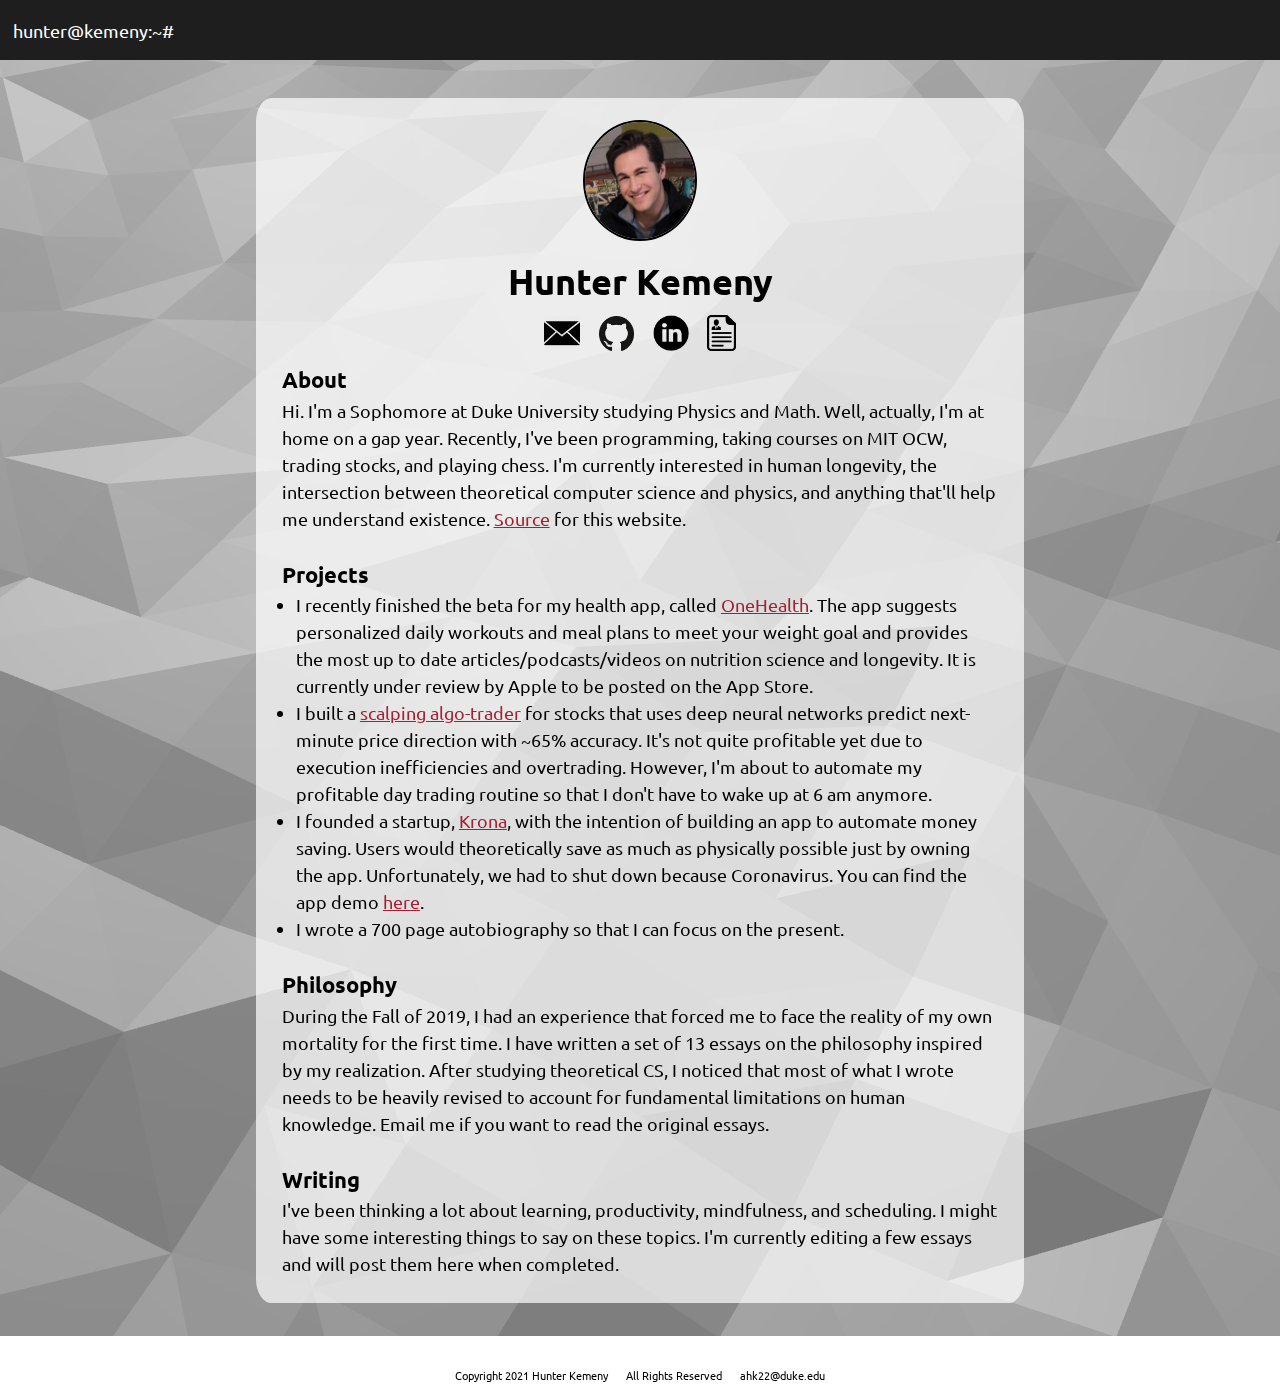
==== index.html @ bf2ed8f1 "initial commit" ====
<!DOCTYPE html>

<!-- TODO: Add resume. Finish blog and philosophy and uncomment it. -->

<html>

<head>
    <link href="./style.css" type="text/css" rel="stylesheet">
    <link href="https://fonts.googleapis.com/css?family=Roboto+Condensed&display=swap" rel="stylesheet">
    <link href="https://fonts.googleapis.com/css?family=Roboto&display=swap" rel="stylesheet">
    <link href="https://fonts.googleapis.com/css?family=Ubuntu&display=swap" rel="stylesheet">
    <title>Hunter Kemeny</title>
</head>

<body id="body">

    <div class="header">
        <div class="left-header">
            <p><a id="home" href="./index.html">hunter@kemeny:~#</a></p>
        </div>
        <!-- <div class="right-header">
            <pre> <a id="blog" href="./blog.html">~/blog</a>     <a id="philosophy" href="./philosophy.html">~/philosophy</a></pre>
        </div> -->
        
    </div>
        
    <div class="container">
        <div class="hunter">
            <img id="alek-picture" src="./hunter.png">
            <h2 id="name">Hunter Kemeny</h2>
            <a href="mailto:ahk@duke.edu"><img id="mail" src="./mail.png"></a>
            <a href="https://github.com/hunterkemeny"><img id="github" src="./github.png"></a>
            <a href="https://www.linkedin.com/in/alek-hunter-kemeny-391373141/"><img id="linkedin" src="./linkedin.png"></a>
            <img id="resume" src="./resume.png">
        </div>
        <div class="info">
            <h2>About</h1>
            <p>
                Hi. I'm a Sophomore at Duke University studying Physics and Math. Well, actually, I'm at home on a gap year. Recently, I've been programming,
                taking courses on MIT OCW, trading stocks, and playing chess. I'm currently interested in human longevity, the intersection between theoretical 
                computer science and physics, and anything that'll help me understand existence. <a href="">Source</a> for this website.
            </p>
    
            <br>
    
            <h2>Projects</h2>
            <ul class="projects">
                <li>I recently finished the beta for my health app, called <a href="">OneHealth</a>. The app suggests personalized daily workouts and meal plans to meet your
                    weight goal and provides the most up to date articles/podcasts/videos on nutrition science and longevity. It is currently under review by Apple to be posted on the App Store.
                </li>
                <li>I built a <a href ="">scalping algo-trader</a> for stocks that uses deep neural networks predict next-minute price direction with ~65% accuracy. It's not quite profitable yet due to execution inefficiencies
                    and overtrading. However, I'm about to automate my profitable day trading routine so that I don't have to wake up at 6 am anymore.
                <li>I founded a startup, <a href="https://github.com/hunterkemeny/KronaCash_Website">Krona</a>, with the intention of building an app to automate money saving. Users would theoretically 
                    save as much as physically possible just by owning the app. Unfortunately, we had to shut down because Coronavirus. You can find the app demo <a href="https://github.com/hunterkemeny/KronaCash">here</a>.</li>
                <li>I wrote a 700 page autobiography so that I can focus on the present.</li>
            </ul>
    
            <br>
    
            <h2>Philosophy</h2>
            <p>
                During the Fall of 2019, I had an experience that forced me to face the reality of my own mortality for the first time. I have 
                written a set of 13 essays on the philosophy inspired by my realization. After studying theoretical CS, I noticed that most of what 
                I wrote needs to be heavily revised to account for fundamental limitations on human knowledge. Email me if you want to read the original
                essays.
            </p>
    
            <br>
    
            <h2>Writing</h2>
               
            <p>
                I've been thinking a lot about learning, productivity, mindfulness, and scheduling. I might have some interesting things to say on these topics. I'm currently editing a few
                essays and will post them here when completed.

            </p>
        </div>
    </div>
    

    <div class="copy">
        <p>Copyright 2021 Hunter Kemeny</p>
        <p>All Rights Reserved</p>
        <p>ahk22@duke.edu</p>
    </div>
</body>

<script src="three.r95.min.js"></script>
<script src="vanta.waves.min.js"></script>

<script>
VANTA.WAVES({
  el: "#body",
  mouseControls: true,
  touchControls: true,
  minHeight: 200.00,
  minWidth: 200.00,
  scale: 1.00,
  scaleMobile: 1.00,
  color: 0x6e6e6e,
  shininess: 18.00,
  waveHeight: 11.50,
  waveSpeed: 0.90,
  zoom: 0.86
})
</script>

<script type="text/javascript" src="./script.js"></script>

</html>
---- style.css ----
html, body, div, span, applet, object, iframe,
h1, h2, h3, h4, h5, h6, p, blockquote, pre,
a, abbr, acronym, address, big, cite, code,
del, dfn, em, img, ins, kbd, q, s, samp,
small, strike, strong, sub, sup, tt, var,
b, u, i, center,
dl, dt, dd, ol, ul, li,
fieldset, form, label, legend,
table, caption, tbody, tfoot, thead, tr, th, td,
article, aside, canvas, details, embed, 
figure, figcaption, footer, header, hgroup, 
menu, nav, output, ruby, section, summary,
time, mark, audio, video {
	margin: 0;
	padding: 0;
	border: 0;
	font-size: 100%;
	font: inherit;
	font-family: 'Ubuntu', sans-serif;
	vertical-align: baseline;
}

article, aside, details, figcaption, figure, 
footer, header, hgroup, menu, nav, section {
	display: block;
}

* {
	box-sizing: border-box;
}

html {
	font-size: 18px;
}

body {
	line-height: 1.5;
}

a {
	text-decoration: underline;
	color: #A31F34;
}

em {
	font-style: italic;
}

h2 {
	font-size: 1.2rem;
	font-weight: bold;
}

.header {
	width: 100%;
	background-color: rgb(30, 30, 30);
	min-height: 60px;
	display: flex;
	justify-content: space-between;
	align-items: center;
	flex-wrap: wrap;
}

.header a {
	color: white;
	text-decoration: none;
}

.left-header {
	margin-left: 1%;
}

.right-header {
	margin-right: 1%;
}

.container {
	background-color: rgba(255, 255, 255, .7);
	border-radius: 2%;
	margin-top: 3%;
	margin-right: 20%;
	margin-left: 20%;
	margin-bottom: 4%;
	padding-right: 2%;
	padding-left: 2%;
	padding-bottom: 2%;
}

.hunter {
	padding-top: 3%;
	text-align: center;
}

#alek-picture {
	width: 16%;
	height: 16%;
	border-radius: 50%;
	border: 2px solid black;
}

#name {
	font-size: 2.0rem;
	font-weight: bold;
	padding: 1%;
}

#github {
	width: 5%;
	height: 4.9%;
	margin-bottom: 1%;
	margin-right: 1%;
	margin-left: 1%;
}

#resume {
	width: 4%;
	height: 4%;
	margin-bottom: 1%;
	margin-right: 1%;
	margin-left: 1%;
}

#mail {
	width: 5%;
	height: 5%;
	margin-bottom: 1%;
	margin-right: 1%;
	margin-left: 1%;
}

#linkedin {
	width: 5%;
	height: 5%;
	margin-bottom: 1%;
	margin-right: 1%;
	margin-left: 1%;
}

.projects {
	margin-left: 2%;
}

.copy {
	display: flex;
	justify-content: center;

}

.copy p {
	color: black;
	padding-top: 1%;
	padding-left: .7%;
	padding-right: .7%;
	padding-bottom: 1%;
	font-size: .6rem;
	flex-wrap: wrap;
}

.blog-container {
	text-align: center;
	margin-right: 20%;
	margin-left: 20%;
	margin-top: 2%;
	padding-bottom: 24%;
}

#blog-body {
	background-color: rgba(75, 75, 75, 0.65);
}

.blog-toc {
	text-align: left;
	line-height: 2rem;
	padding-top: 1%;
	padding-left: 10%;
	padding-right: 10%;
	padding-bottom: 22%;
	background-color: rgba(255, 255, 255, 0.75);
	border-radius: 2%;
}

.blog-title {
	font-size: 2rem;
	font-weight: bold;
	text-align: left;
	padding-top: 5%;
	padding-bottom: 5%;
}

.blog-entries {
	list-style-type: none;
}

#philosophy-body {
	background-color: rgba(75, 75, 75, 0.65);
}

.phil-container {
	text-align: center;
	margin-right: 20%;
	margin-left: 20%;
	margin-top: 2%;
	padding-bottom: 16%;
}

.phil-toc {
	text-align: left;
	line-height: 2rem;
	padding-top: 1%;
	padding-left: 10%;
	padding-right: 10%;
	padding-bottom: 20%;
	border-radius: 2%;
	background-color: rgba(255, 255, 255, 0.75);
}

.phil-title {
	font-size: 2rem;
	font-weight: bold;
	text-align: left;
	padding-top: 5%;
	padding-bottom: 5%;
}

.phil-entries {
	list-style-type: none;
}

.blog-essay-body {
	background-color: rgba(75, 75, 75, 0.65);
}

.blog-essay-title {
	font-size: 2rem;
	font-weight: bold;
	padding-top: 5%;
	padding-bottom: 2%;
}

.blog-essay-container {
	margin-right: 20%;
	margin-left: 20%;
	margin-top: 2%;
	padding-bottom: 16%;
	background-color: rgba(255, 255, 255, 0.7);
	border-radius: 2%;
	padding-left: 5%;
	padding-right: 5%;
}
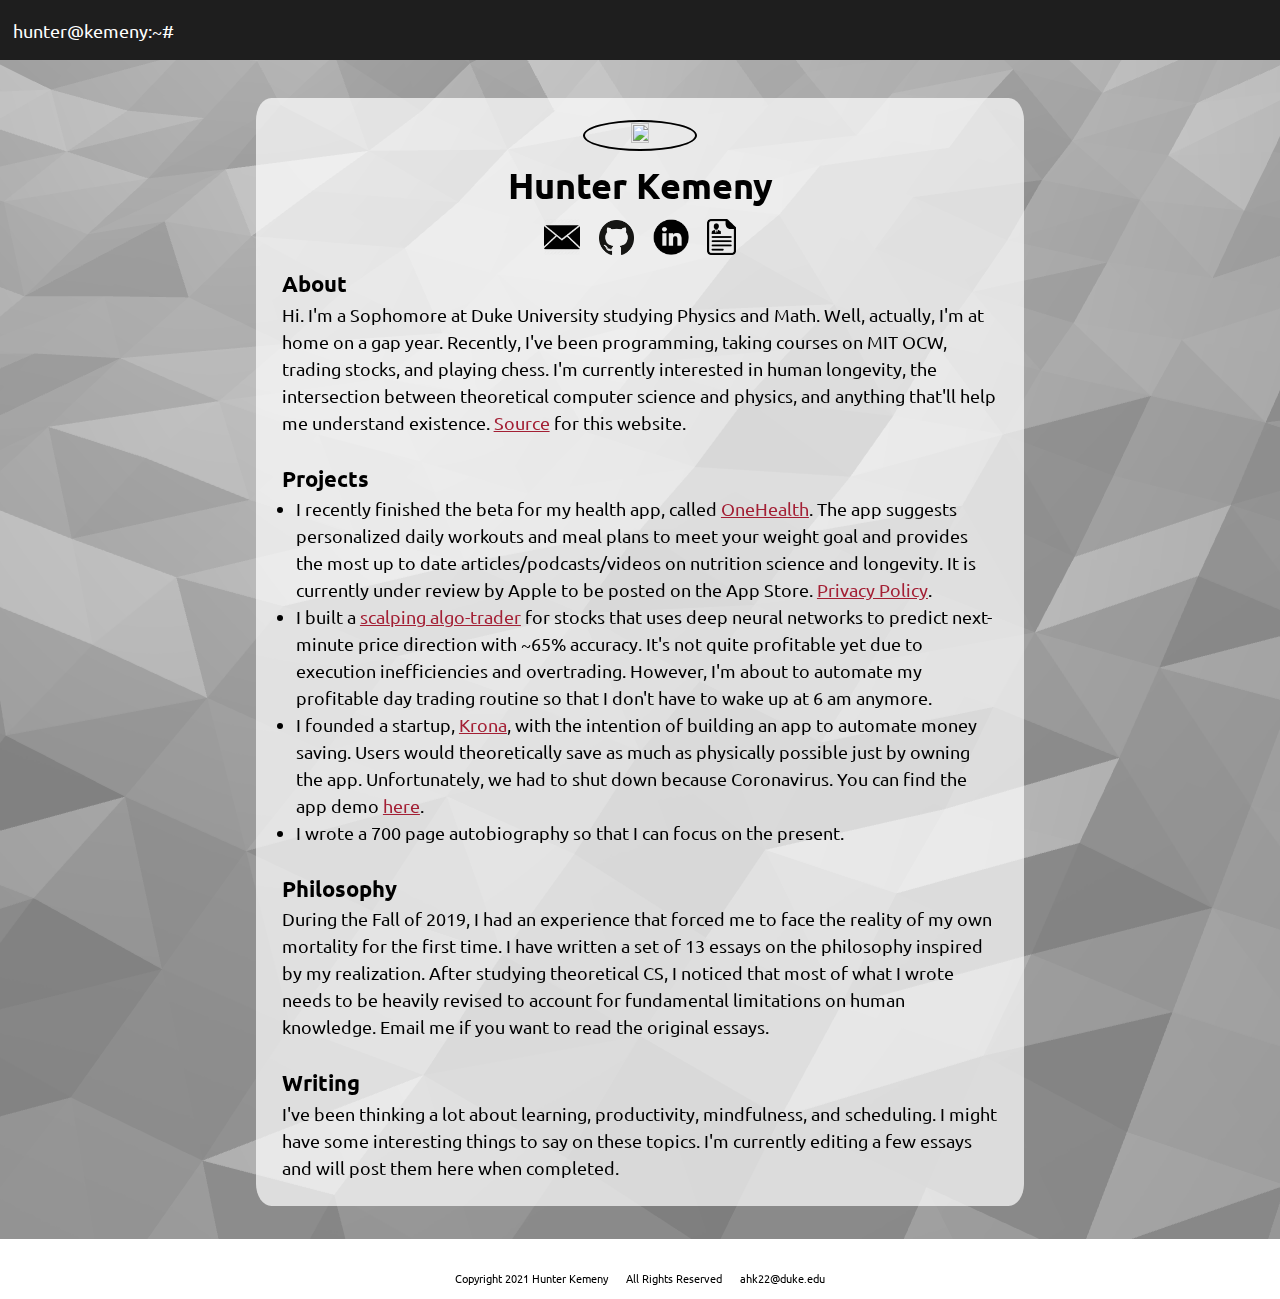
==== commit cf80d880: "Fix typos, change png to jpg" ====
--- a/index.html
+++ b/index.html
@@ -28,7 +28,7 @@
         <div class="hunter">
             <img id="alek-picture" src="./hunter.png">
             <h2 id="name">Hunter Kemeny</h2>
-            <a href="mailto:ahk@duke.edu"><img id="mail" src="./mail.png"></a>
+            <a href="mailto:ahk22@duke.edu"><img id="mail" src="./mail.png"></a>
             <a href="https://github.com/hunterkemeny"><img id="github" src="./github.png"></a>
             <a href="https://www.linkedin.com/in/alek-hunter-kemeny-391373141/"><img id="linkedin" src="./linkedin.png"></a>
             <img id="resume" src="./resume.png">
@@ -38,17 +38,17 @@
             <p>
                 Hi. I'm a Sophomore at Duke University studying Physics and Math. Well, actually, I'm at home on a gap year. Recently, I've been programming,
                 taking courses on MIT OCW, trading stocks, and playing chess. I'm currently interested in human longevity, the intersection between theoretical 
-                computer science and physics, and anything that'll help me understand existence. <a href="">Source</a> for this website.
+                computer science and physics, and anything that'll help me understand existence. <a href="https://github.com/hunterkemeny/hunterkemeny-website">Source</a> for this website.
             </p>
     
             <br>
     
             <h2>Projects</h2>
             <ul class="projects">
-                <li>I recently finished the beta for my health app, called <a href="">OneHealth</a>. The app suggests personalized daily workouts and meal plans to meet your
-                    weight goal and provides the most up to date articles/podcasts/videos on nutrition science and longevity. It is currently under review by Apple to be posted on the App Store.
+                <li>I recently finished the beta for my health app, called <a href="https://github.com/hunterkemeny/OneHealth">OneHealth</a>. The app suggests personalized daily workouts and meal plans to meet your
+                    weight goal and provides the most up to date articles/podcasts/videos on nutrition science and longevity. It is currently under review by Apple to be posted on the App Store. <a href="./privacy.html">Privacy Policy</a>.
                 </li>
-                <li>I built a <a href ="">scalping algo-trader</a> for stocks that uses deep neural networks predict next-minute price direction with ~65% accuracy. It's not quite profitable yet due to execution inefficiencies
+                <li>I built a <a href ="">scalping algo-trader</a> for stocks that uses deep neural networks to predict next-minute price direction with ~65% accuracy. It's not quite profitable yet due to execution inefficiencies
                     and overtrading. However, I'm about to automate my profitable day trading routine so that I don't have to wake up at 6 am anymore.
                 <li>I founded a startup, <a href="https://github.com/hunterkemeny/KronaCash_Website">Krona</a>, with the intention of building an app to automate money saving. Users would theoretically 
                     save as much as physically possible just by owning the app. Unfortunately, we had to shut down because Coronavirus. You can find the app demo <a href="https://github.com/hunterkemeny/KronaCash">here</a>.</li>
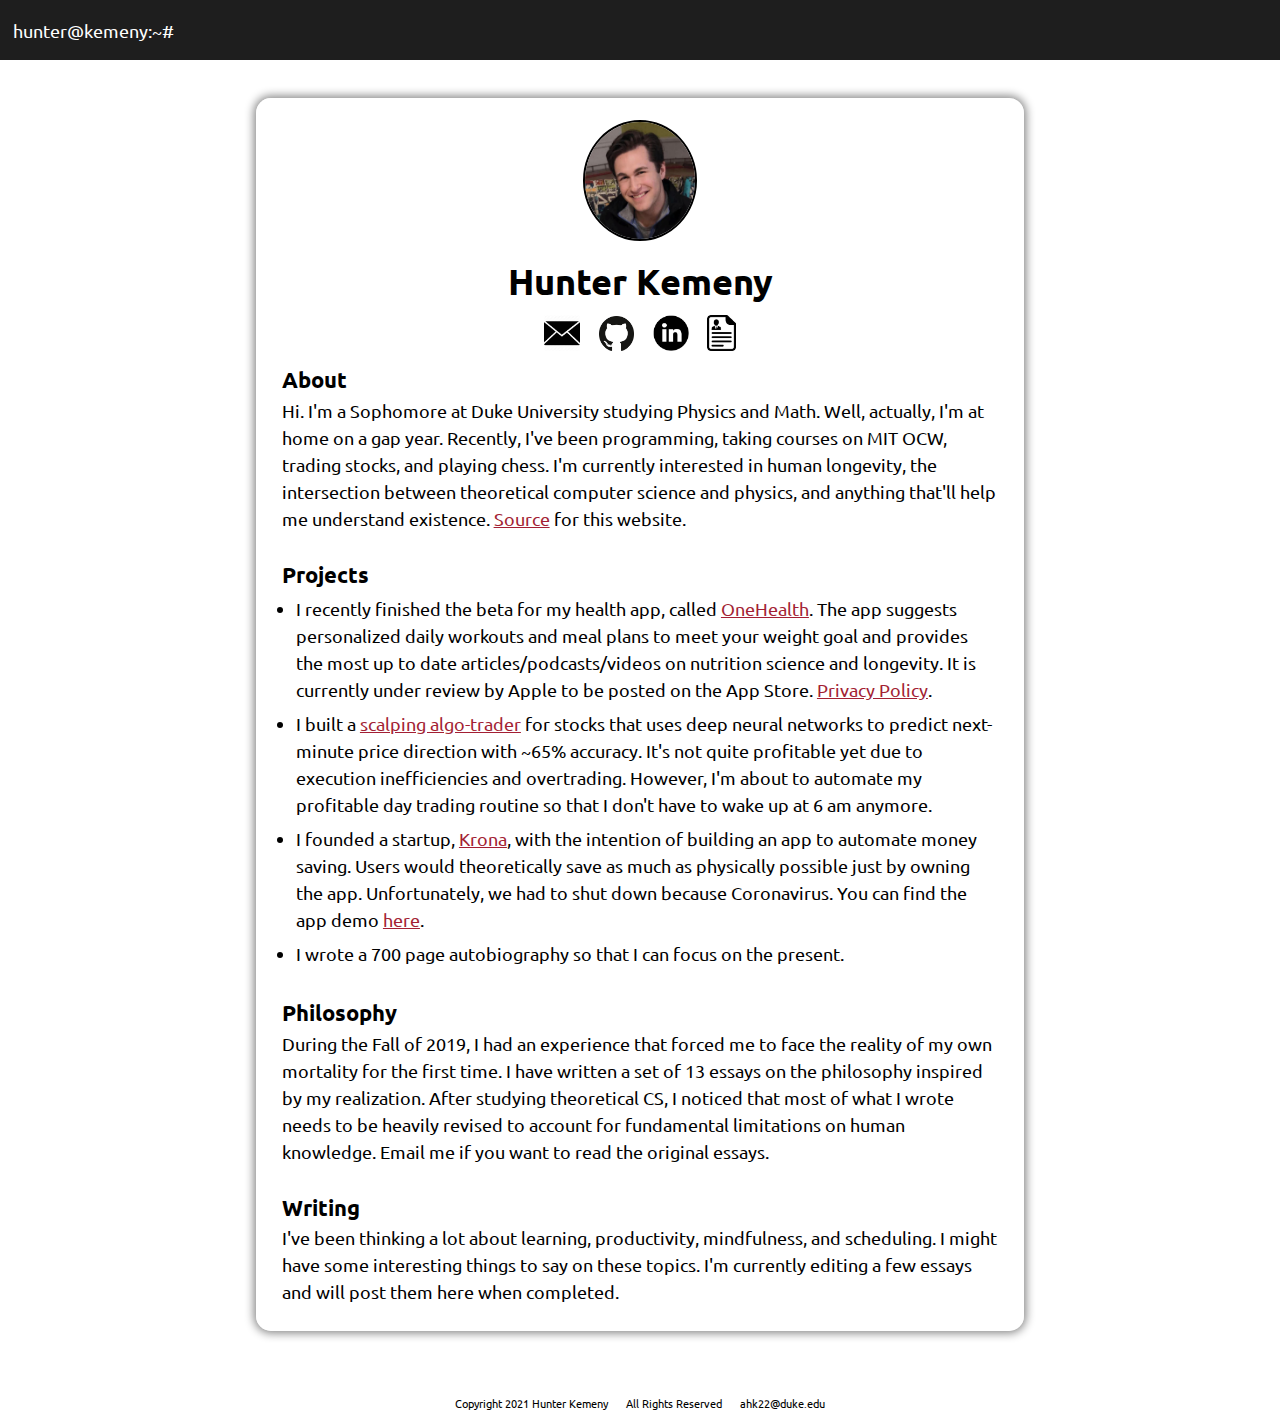
==== commit fe20bb61: "Enhance style" ====
--- a/index.html
+++ b/index.html
@@ -26,7 +26,7 @@
         
     <div class="container">
         <div class="hunter">
-            <img id="alek-picture" src="./hunter.png">
+            <img id="alek-picture" src="./hunter.jpg">
             <h2 id="name">Hunter Kemeny</h2>
             <a href="mailto:ahk22@duke.edu"><img id="mail" src="./mail.png"></a>
             <a href="https://github.com/hunterkemeny"><img id="github" src="./github.png"></a>
@@ -48,10 +48,13 @@
                 <li>I recently finished the beta for my health app, called <a href="https://github.com/hunterkemeny/OneHealth">OneHealth</a>. The app suggests personalized daily workouts and meal plans to meet your
                     weight goal and provides the most up to date articles/podcasts/videos on nutrition science and longevity. It is currently under review by Apple to be posted on the App Store. <a href="./privacy.html">Privacy Policy</a>.
                 </li>
+
                 <li>I built a <a href ="">scalping algo-trader</a> for stocks that uses deep neural networks to predict next-minute price direction with ~65% accuracy. It's not quite profitable yet due to execution inefficiencies
-                    and overtrading. However, I'm about to automate my profitable day trading routine so that I don't have to wake up at 6 am anymore.
+                    and overtrading. However, I'm about to automate my profitable day trading routine so that I don't have to wake up at 6 am anymore.</li>
+
                 <li>I founded a startup, <a href="https://github.com/hunterkemeny/KronaCash_Website">Krona</a>, with the intention of building an app to automate money saving. Users would theoretically 
                     save as much as physically possible just by owning the app. Unfortunately, we had to shut down because Coronavirus. You can find the app demo <a href="https://github.com/hunterkemeny/KronaCash">here</a>.</li>
+
                 <li>I wrote a 700 page autobiography so that I can focus on the present.</li>
             </ul>
     
@@ -89,20 +92,39 @@
 <script src="vanta.waves.min.js"></script>
 
 <script>
-VANTA.WAVES({
-  el: "#body",
-  mouseControls: true,
-  touchControls: true,
-  minHeight: 200.00,
-  minWidth: 200.00,
-  scale: 1.00,
-  scaleMobile: 1.00,
-  color: 0x6e6e6e,
-  shininess: 18.00,
-  waveHeight: 11.50,
-  waveSpeed: 0.90,
-  zoom: 0.86
-})
+var browser = (function (agent) {
+        switch (true) {
+            case agent.indexOf("edge") > -1: return "MS Edge (EdgeHtml)";
+            case agent.indexOf("edg") > -1: return "MS Edge Chromium";
+            case agent.indexOf("opr") > -1 && !!window.opr: return "opera";
+            case agent.indexOf("chrome") > -1 && !!window.chrome: return "chrome";
+            case agent.indexOf("trident") > -1: return "Internet Explorer";
+            case agent.indexOf("firefox") > -1: return "firefox";
+            case agent.indexOf("safari") > -1: return "safari";
+            default: return "other";
+        }
+    })(window.navigator.userAgent.toLowerCase());
+
+
+if (browser == "safari") {
+    
+} else {
+    VANTA.WAVES({
+        el: "#body",
+        mouseControls: true,
+        touchControls: true,
+        minHeight: 200.00,
+        minWidth: 200.00,
+        scale: 1.00,
+        scaleMobile: 1.00,
+        color: 0x6e6e6e,
+        shininess: 18.00,
+        waveHeight: 11.50,
+        waveSpeed: 0.90,
+        zoom: 0.86
+    })
+}
+
 </script>
 
 <script type="text/javascript" src="./script.js"></script>
--- a/style.css
+++ b/style.css
@@ -76,7 +76,8 @@
 
 .container {
 	background-color: rgba(255, 255, 255, .7);
-	border-radius: 2%;
+	box-shadow: 0 0 10px 2px rgb(130 130 130);
+	border-radius: 15px;
 	margin-top: 3%;
 	margin-right: 20%;
 	margin-left: 20%;
@@ -138,6 +139,10 @@
 
 .projects {
 	margin-left: 2%;
+}
+
+li {
+    padding: 0.5% 0px;
 }
 
 .copy {
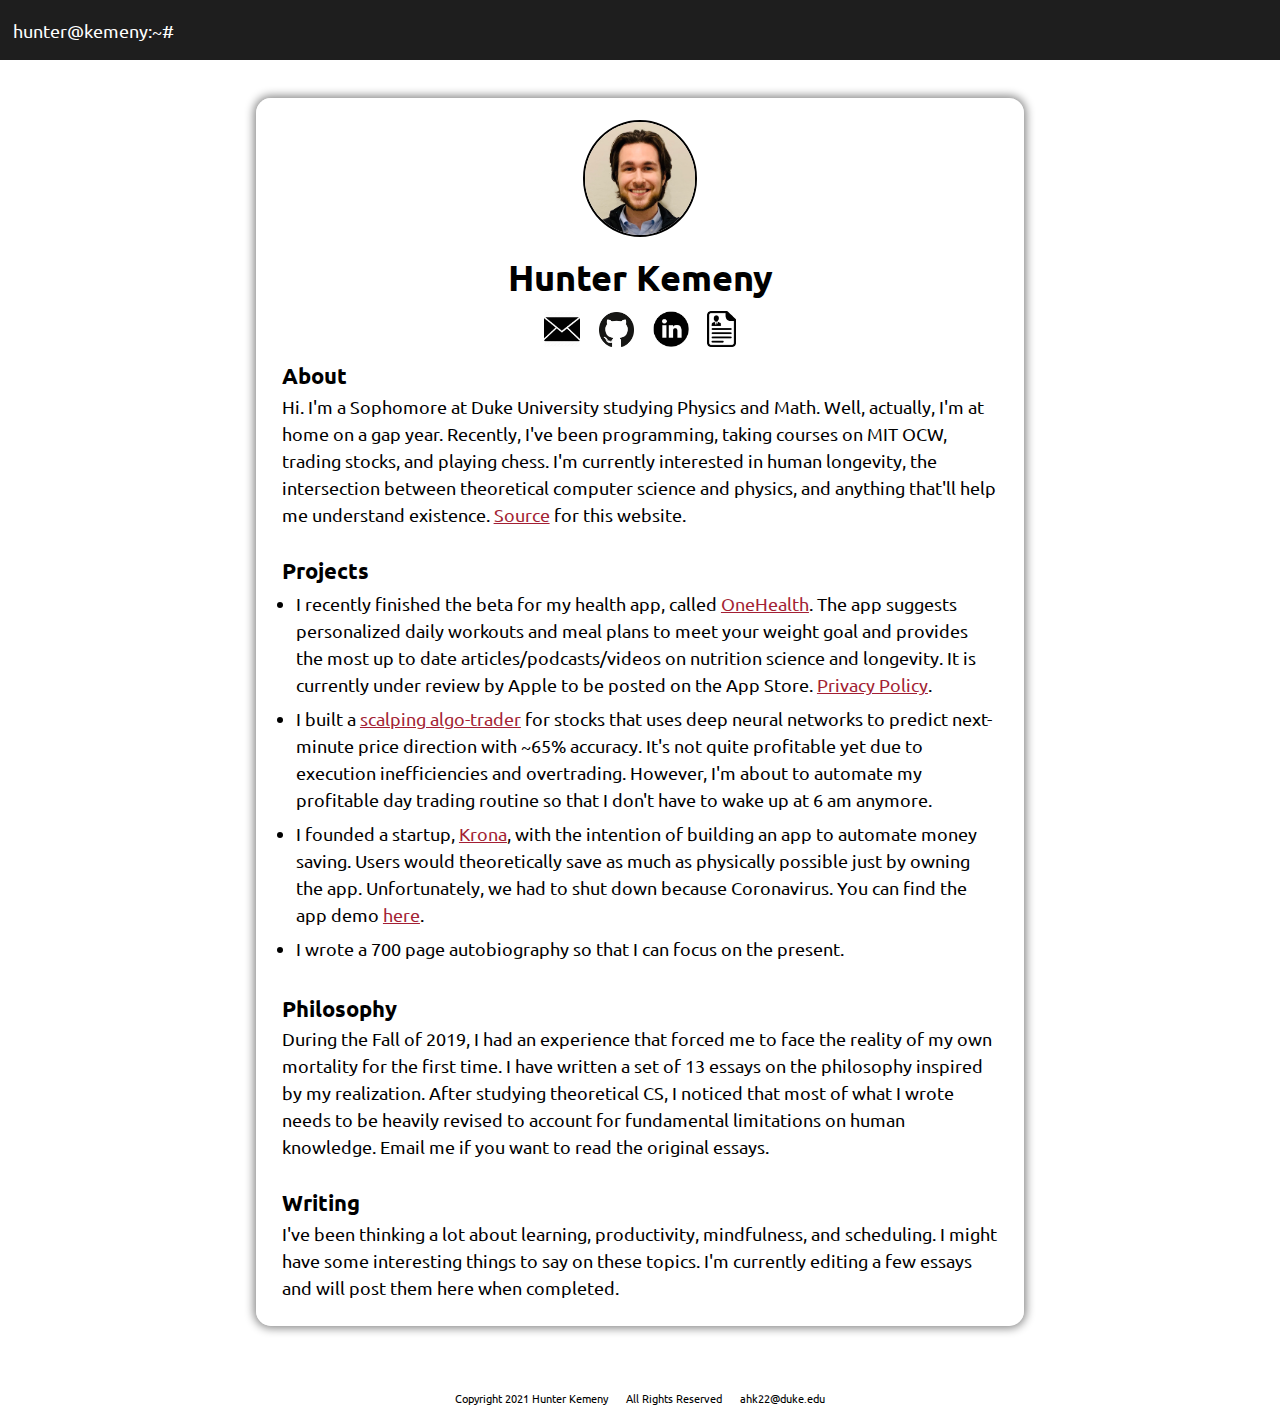
==== commit d0d22158: "Add resume" ====
--- a/index.html
+++ b/index.html
@@ -26,12 +26,12 @@
         
     <div class="container">
         <div class="hunter">
-            <img id="alek-picture" src="./hunter.jpg">
+            <img id="alek-picture" src="./hunterbeard.jpg">
             <h2 id="name">Hunter Kemeny</h2>
             <a href="mailto:ahk22@duke.edu"><img id="mail" src="./mail.png"></a>
             <a href="https://github.com/hunterkemeny"><img id="github" src="./github.png"></a>
-            <a href="https://www.linkedin.com/in/alek-hunter-kemeny-391373141/"><img id="linkedin" src="./linkedin.png"></a>
-            <img id="resume" src="./resume.png">
+            <a href="https://www.linkedin.com/in/hunter-k-b91b04205/"><img id="linkedin" src="./linkedin.png"></a>
+            <a href="./hunter_kemeny_resume.pdf"><img id="resume" src="./resume.png"></a>
         </div>
         <div class="info">
             <h2>About</h1>
@@ -49,7 +49,7 @@
                     weight goal and provides the most up to date articles/podcasts/videos on nutrition science and longevity. It is currently under review by Apple to be posted on the App Store. <a href="./privacy.html">Privacy Policy</a>.
                 </li>
 
-                <li>I built a <a href ="">scalping algo-trader</a> for stocks that uses deep neural networks to predict next-minute price direction with ~65% accuracy. It's not quite profitable yet due to execution inefficiencies
+                <li>I built a <a href ="https://github.com/hunterkemeny/ScalpingAlgoTrader">scalping algo-trader</a> for stocks that uses deep neural networks to predict next-minute price direction with ~65% accuracy. It's not quite profitable yet due to execution inefficiencies
                     and overtrading. However, I'm about to automate my profitable day trading routine so that I don't have to wake up at 6 am anymore.</li>
 
                 <li>I founded a startup, <a href="https://github.com/hunterkemeny/KronaCash_Website">Krona</a>, with the intention of building an app to automate money saving. Users would theoretically 
--- a/style.css
+++ b/style.css
@@ -94,7 +94,6 @@
 
 #alek-picture {
 	width: 16%;
-	height: 16%;
 	border-radius: 50%;
 	border: 2px solid black;
 }
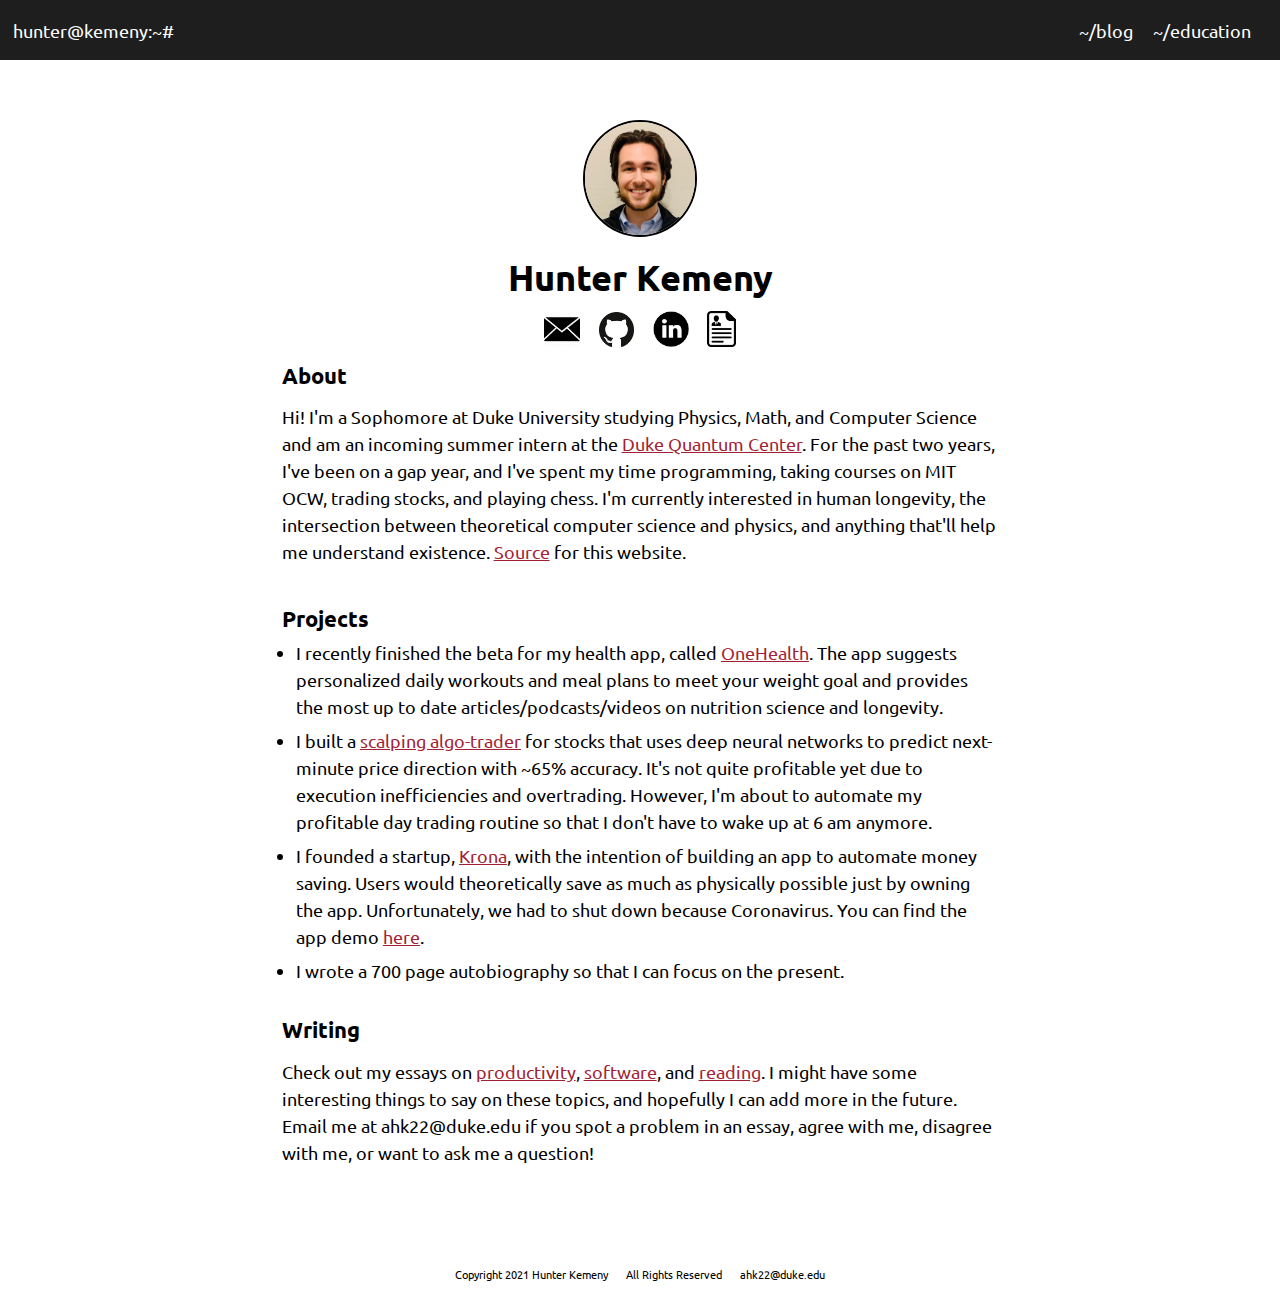
==== commit 53a1c410: "Add blog, education pages. Remove Background." ====
--- a/index.html
+++ b/index.html
@@ -3,130 +3,127 @@
 <!-- TODO: Add resume. Finish blog and philosophy and uncomment it. -->
 
 <html>
+  <head>
+    <link href="./style.css" type="text/css" rel="stylesheet" />
+    <link
+      href="https://fonts.googleapis.com/css?family=Roboto+Condensed&display=swap"
+      rel="stylesheet"
+    />
+    <link
+      href="https://fonts.googleapis.com/css?family=Roboto&display=swap"
+      rel="stylesheet"
+    />
+    <link
+      href="https://fonts.googleapis.com/css?family=Ubuntu&display=swap"
+      rel="stylesheet"
+    />
+    <title>Hunter Kemeny</title>
+  </head>
 
-<head>
-    <link href="./style.css" type="text/css" rel="stylesheet">
-    <link href="https://fonts.googleapis.com/css?family=Roboto+Condensed&display=swap" rel="stylesheet">
-    <link href="https://fonts.googleapis.com/css?family=Roboto&display=swap" rel="stylesheet">
-    <link href="https://fonts.googleapis.com/css?family=Ubuntu&display=swap" rel="stylesheet">
-    <title>Hunter Kemeny</title>
-</head>
+  <body id="body">
+    <div class="header">
+      <div class="left-header">
+        <p><a id="home" href="./index.html">hunter@kemeny:~#</a></p>
+      </div>
+      <div class="right-header">
+        <pre> <a id="blog" href="./blog.html">~/blog</a>     <a id="education" href="./education.html">~/education</a>    </pre>
+      </div>
+    </div>
 
-<body id="body">
+    <div class="container">
+      <div class="hunter">
+        <img id="alek-picture" src="./hunterbeard.jpg" />
+        <h2 id="name">Hunter Kemeny</h2>
+        <a href="mailto:ahk22@duke.edu"><img id="mail" src="./mail.png" /></a>
+        <a href="https://github.com/hunterkemeny"
+          ><img id="github" src="./github.png"
+        /></a>
+        <a href="https://www.linkedin.com/in/hunter-k-b91b04205/"
+          ><img id="linkedin" src="./linkedin.png"
+        /></a>
+        <a href="./hunter_kemeny_resume.pdf"
+          ><img id="resume" src="./resume.png"
+        /></a>
+      </div>
+      <div class="info">
+        <h2>About</h2>
+        <p>
+          Hi! I'm a Sophomore at Duke University studying Physics, Math, and
+          Computer Science and am an incoming summer intern at the
+          <a href="https://quantum.duke.edu/">Duke Quantum Center</a>. For the
+          past two years, I've been on a gap year, and I've spent my time
+          programming, taking courses on MIT OCW, trading stocks, and playing
+          chess. I'm currently interested in human longevity, the intersection
+          between theoretical computer science and physics, and anything that'll
+          help me understand existence.
+          <a href="https://github.com/hunterkemeny/hunterkemeny-website"
+            >Source</a
+          >
+          for this website.
+        </p>
 
-    <div class="header">
-        <div class="left-header">
-            <p><a id="home" href="./index.html">hunter@kemeny:~#</a></p>
-        </div>
-        <!-- <div class="right-header">
-            <pre> <a id="blog" href="./blog.html">~/blog</a>     <a id="philosophy" href="./philosophy.html">~/philosophy</a></pre>
-        </div> -->
-        
+        <br />
+
+        <h2>Projects</h2>
+        <ul class="projects">
+          <li>
+            I recently finished the beta for my health app, called
+            <a href="https://github.com/hunterkemeny/OneHealth">OneHealth</a>.
+            The app suggests personalized daily workouts and meal plans to meet
+            your weight goal and provides the most up to date
+            articles/podcasts/videos on nutrition science and longevity.
+          </li>
+
+          <li>
+            I built a
+            <a href="https://github.com/hunterkemeny/ScalpingAlgoTrader"
+              >scalping algo-trader</a
+            >
+            for stocks that uses deep neural networks to predict next-minute
+            price direction with ~65% accuracy. It's not quite profitable yet
+            due to execution inefficiencies and overtrading. However, I'm about
+            to automate my profitable day trading routine so that I don't have
+            to wake up at 6 am anymore.
+          </li>
+
+          <li>
+            I founded a startup,
+            <a href="./kronacash-website/index.html">Krona</a>, with the
+            intention of building an app to automate money saving. Users would
+            theoretically save as much as physically possible just by owning the
+            app. Unfortunately, we had to shut down because Coronavirus. You can
+            find the app demo
+            <a href="https://github.com/hunterkemeny/KronaCash">here</a>.
+          </li>
+
+          <li>
+            I wrote a 700 page autobiography so that I can focus on the present.
+          </li>
+        </ul>
+
+        <br />
+
+        <h2>Writing</h2>
+
+        <p>
+          Check out my essays on
+          <a href="./blog/productivity.html">productivity</a>,
+          <a href="./blog/software.html">software</a>, and
+          <a href="./blog/recommendations.html">reading</a>. I might have some
+          interesting things to say on these topics, and hopefully I can add
+          more in the future. Email me at ahk22@duke.edu if you spot a problem
+          in an essay, agree with me, disagree with me, or want to ask me a
+          question!
+        </p>
+      </div>
     </div>
-        
-    <div class="container">
-        <div class="hunter">
-            <img id="alek-picture" src="./hunterbeard.jpg">
-            <h2 id="name">Hunter Kemeny</h2>
-            <a href="mailto:ahk22@duke.edu"><img id="mail" src="./mail.png"></a>
-            <a href="https://github.com/hunterkemeny"><img id="github" src="./github.png"></a>
-            <a href="https://www.linkedin.com/in/hunter-k-b91b04205/"><img id="linkedin" src="./linkedin.png"></a>
-            <a href="./hunter_kemeny_resume.pdf"><img id="resume" src="./resume.png"></a>
-        </div>
-        <div class="info">
-            <h2>About</h1>
-            <p>
-                Hi. I'm a Sophomore at Duke University studying Physics and Math. Well, actually, I'm at home on a gap year. Recently, I've been programming,
-                taking courses on MIT OCW, trading stocks, and playing chess. I'm currently interested in human longevity, the intersection between theoretical 
-                computer science and physics, and anything that'll help me understand existence. <a href="https://github.com/hunterkemeny/hunterkemeny-website">Source</a> for this website.
-            </p>
-    
-            <br>
-    
-            <h2>Projects</h2>
-            <ul class="projects">
-                <li>I recently finished the beta for my health app, called <a href="https://github.com/hunterkemeny/OneHealth">OneHealth</a>. The app suggests personalized daily workouts and meal plans to meet your
-                    weight goal and provides the most up to date articles/podcasts/videos on nutrition science and longevity. It is currently under review by Apple to be posted on the App Store. <a href="./privacy.html">Privacy Policy</a>.
-                </li>
-
-                <li>I built a <a href ="https://github.com/hunterkemeny/ScalpingAlgoTrader">scalping algo-trader</a> for stocks that uses deep neural networks to predict next-minute price direction with ~65% accuracy. It's not quite profitable yet due to execution inefficiencies
-                    and overtrading. However, I'm about to automate my profitable day trading routine so that I don't have to wake up at 6 am anymore.</li>
-
-                <li>I founded a startup, <a href="https://github.com/hunterkemeny/KronaCash_Website">Krona</a>, with the intention of building an app to automate money saving. Users would theoretically 
-                    save as much as physically possible just by owning the app. Unfortunately, we had to shut down because Coronavirus. You can find the app demo <a href="https://github.com/hunterkemeny/KronaCash">here</a>.</li>
-
-                <li>I wrote a 700 page autobiography so that I can focus on the present.</li>
-            </ul>
-    
-            <br>
-    
-            <h2>Philosophy</h2>
-            <p>
-                During the Fall of 2019, I had an experience that forced me to face the reality of my own mortality for the first time. I have 
-                written a set of 13 essays on the philosophy inspired by my realization. After studying theoretical CS, I noticed that most of what 
-                I wrote needs to be heavily revised to account for fundamental limitations on human knowledge. Email me if you want to read the original
-                essays.
-            </p>
-    
-            <br>
-    
-            <h2>Writing</h2>
-               
-            <p>
-                I've been thinking a lot about learning, productivity, mindfulness, and scheduling. I might have some interesting things to say on these topics. I'm currently editing a few
-                essays and will post them here when completed.
-
-            </p>
-        </div>
-    </div>
-    
 
     <div class="copy">
-        <p>Copyright 2021 Hunter Kemeny</p>
-        <p>All Rights Reserved</p>
-        <p>ahk22@duke.edu</p>
+      <p>Copyright 2021 Hunter Kemeny</p>
+      <p>All Rights Reserved</p>
+      <p>ahk22@duke.edu</p>
     </div>
-</body>
+  </body>
 
-<script src="three.r95.min.js"></script>
-<script src="vanta.waves.min.js"></script>
-
-<script>
-var browser = (function (agent) {
-        switch (true) {
-            case agent.indexOf("edge") > -1: return "MS Edge (EdgeHtml)";
-            case agent.indexOf("edg") > -1: return "MS Edge Chromium";
-            case agent.indexOf("opr") > -1 && !!window.opr: return "opera";
-            case agent.indexOf("chrome") > -1 && !!window.chrome: return "chrome";
-            case agent.indexOf("trident") > -1: return "Internet Explorer";
-            case agent.indexOf("firefox") > -1: return "firefox";
-            case agent.indexOf("safari") > -1: return "safari";
-            default: return "other";
-        }
-    })(window.navigator.userAgent.toLowerCase());
-
-
-if (browser == "safari") {
-    
-} else {
-    VANTA.WAVES({
-        el: "#body",
-        mouseControls: true,
-        touchControls: true,
-        minHeight: 200.00,
-        minWidth: 200.00,
-        scale: 1.00,
-        scaleMobile: 1.00,
-        color: 0x6e6e6e,
-        shininess: 18.00,
-        waveHeight: 11.50,
-        waveSpeed: 0.90,
-        zoom: 0.86
-    })
-}
-
-</script>
-
-<script type="text/javascript" src="./script.js"></script>
-
-</html>+  <script type="text/javascript" src="./script.js"></script>
+</html>
--- a/style.css
+++ b/style.css
@@ -1,253 +1,374 @@
-html, body, div, span, applet, object, iframe,
-h1, h2, h3, h4, h5, h6, p, blockquote, pre,
-a, abbr, acronym, address, big, cite, code,
-del, dfn, em, img, ins, kbd, q, s, samp,
-small, strike, strong, sub, sup, tt, var,
-b, u, i, center,
-dl, dt, dd, ol, ul, li,
-fieldset, form, label, legend,
-table, caption, tbody, tfoot, thead, tr, th, td,
-article, aside, canvas, details, embed, 
-figure, figcaption, footer, header, hgroup, 
-menu, nav, output, ruby, section, summary,
-time, mark, audio, video {
-	margin: 0;
-	padding: 0;
-	border: 0;
-	font-size: 100%;
-	font: inherit;
-	font-family: 'Ubuntu', sans-serif;
-	vertical-align: baseline;
-}
-
-article, aside, details, figcaption, figure, 
-footer, header, hgroup, menu, nav, section {
-	display: block;
+html,
+body,
+div,
+span,
+applet,
+object,
+iframe,
+h1,
+h2,
+h3,
+h4,
+h5,
+h6,
+p,
+blockquote,
+pre,
+a,
+abbr,
+acronym,
+address,
+big,
+cite,
+code,
+del,
+dfn,
+em,
+img,
+ins,
+kbd,
+q,
+s,
+samp,
+small,
+strike,
+strong,
+sub,
+sup,
+tt,
+var,
+b,
+u,
+i,
+center,
+dl,
+dt,
+dd,
+ol,
+ul,
+li,
+fieldset,
+form,
+label,
+legend,
+table,
+caption,
+tbody,
+tfoot,
+thead,
+tr,
+th,
+td,
+article,
+aside,
+canvas,
+details,
+embed,
+figure,
+figcaption,
+footer,
+header,
+hgroup,
+menu,
+nav,
+output,
+ruby,
+section,
+summary,
+time,
+mark,
+audio,
+video {
+  margin: 0;
+  padding: 0;
+  border: 0;
+  font-size: 100%;
+  font: inherit;
+  font-family: "Ubuntu", sans-serif;
+  vertical-align: baseline;
+}
+
+article,
+aside,
+details,
+figcaption,
+figure,
+footer,
+header,
+hgroup,
+menu,
+nav,
+section {
+  display: block;
 }
 
 * {
-	box-sizing: border-box;
+  box-sizing: border-box;
 }
 
 html {
-	font-size: 18px;
+  font-size: 18px;
 }
 
 body {
-	line-height: 1.5;
+  line-height: 1.5;
+  background-color: rgba(255, 0, 0, 0);
+}
+
+p {
+  line-height: 1.5;
+  padding-bottom: 1.5%;
+  padding-top: 1.5%;
 }
 
 a {
-	text-decoration: underline;
-	color: #A31F34;
+  text-decoration: underline;
+  color: #a31f34;
 }
 
 em {
-	font-style: italic;
+  font-style: italic;
 }
 
 h2 {
-	font-size: 1.2rem;
-	font-weight: bold;
+  font-size: 1.2rem;
+  font-weight: bold;
 }
 
 .header {
-	width: 100%;
-	background-color: rgb(30, 30, 30);
-	min-height: 60px;
-	display: flex;
-	justify-content: space-between;
-	align-items: center;
-	flex-wrap: wrap;
+  width: 100%;
+  background-color: rgb(30, 30, 30);
+  min-height: 60px;
+  display: flex;
+  justify-content: space-between;
+  align-items: center;
+  flex-wrap: wrap;
 }
 
 .header a {
-	color: white;
-	text-decoration: none;
+  color: white;
+  text-decoration: none;
 }
 
 .left-header {
-	margin-left: 1%;
+  margin-left: 1%;
 }
 
 .right-header {
-	margin-right: 1%;
+  margin-right: 1%;
 }
 
 .container {
-	background-color: rgba(255, 255, 255, .7);
-	box-shadow: 0 0 10px 2px rgb(130 130 130);
-	border-radius: 15px;
-	margin-top: 3%;
-	margin-right: 20%;
-	margin-left: 20%;
-	margin-bottom: 4%;
-	padding-right: 2%;
-	padding-left: 2%;
-	padding-bottom: 2%;
+  border-radius: 15px;
+  margin-top: 3%;
+  margin-right: 20%;
+  margin-left: 20%;
+  margin-bottom: 4%;
+  padding-right: 2%;
+  padding-left: 2%;
+  padding-bottom: 2%;
 }
 
 .hunter {
-	padding-top: 3%;
-	text-align: center;
+  padding-top: 3%;
+  text-align: center;
 }
 
 #alek-picture {
-	width: 16%;
-	border-radius: 50%;
-	border: 2px solid black;
+  width: 16%;
+  border-radius: 50%;
+  border: 2px solid black;
 }
 
 #name {
-	font-size: 2.0rem;
-	font-weight: bold;
-	padding: 1%;
+  font-size: 2rem;
+  font-weight: bold;
+  padding: 1%;
 }
 
 #github {
-	width: 5%;
-	height: 4.9%;
-	margin-bottom: 1%;
-	margin-right: 1%;
-	margin-left: 1%;
+  width: 5%;
+  height: 4.9%;
+  margin-bottom: 1%;
+  margin-right: 1%;
+  margin-left: 1%;
 }
 
 #resume {
-	width: 4%;
-	height: 4%;
-	margin-bottom: 1%;
-	margin-right: 1%;
-	margin-left: 1%;
+  width: 4%;
+  height: 4%;
+  margin-bottom: 1%;
+  margin-right: 1%;
+  margin-left: 1%;
 }
 
 #mail {
-	width: 5%;
-	height: 5%;
-	margin-bottom: 1%;
-	margin-right: 1%;
-	margin-left: 1%;
+  width: 5%;
+  height: 5%;
+  margin-bottom: 1%;
+  margin-right: 1%;
+  margin-left: 1%;
 }
 
 #linkedin {
-	width: 5%;
-	height: 5%;
-	margin-bottom: 1%;
-	margin-right: 1%;
-	margin-left: 1%;
+  width: 5%;
+  height: 5%;
+  margin-bottom: 1%;
+  margin-right: 1%;
+  margin-left: 1%;
 }
 
 .projects {
-	margin-left: 2%;
+  margin-left: 2%;
 }
 
 li {
-    padding: 0.5% 0px;
+  padding: 0.5% 0px;
 }
 
 .copy {
-	display: flex;
-	justify-content: center;
-
+  display: flex;
+  justify-content: center;
 }
 
 .copy p {
-	color: black;
-	padding-top: 1%;
-	padding-left: .7%;
-	padding-right: .7%;
-	padding-bottom: 1%;
-	font-size: .6rem;
-	flex-wrap: wrap;
+  color: black;
+  padding-top: 1%;
+  padding-left: 0.7%;
+  padding-right: 0.7%;
+  padding-bottom: 1%;
+  font-size: 0.6rem;
+  flex-wrap: wrap;
 }
 
 .blog-container {
-	text-align: center;
-	margin-right: 20%;
-	margin-left: 20%;
-	margin-top: 2%;
-	padding-bottom: 24%;
+  text-align: center;
+  margin-right: 20%;
+  margin-left: 20%;
+  margin-top: 2%;
+  padding-bottom: 2%;
 }
 
 #blog-body {
-	background-color: rgba(75, 75, 75, 0.65);
+  background-color: rgba(0, 0, 0, 0);
 }
 
 .blog-toc {
-	text-align: left;
-	line-height: 2rem;
-	padding-top: 1%;
-	padding-left: 10%;
-	padding-right: 10%;
-	padding-bottom: 22%;
-	background-color: rgba(255, 255, 255, 0.75);
-	border-radius: 2%;
+  text-align: left;
+  line-height: 2rem;
+  padding-top: 1%;
+  padding-left: 10%;
+  padding-right: 10%;
+  padding-bottom: 2%;
+  background-color: rgba(255, 255, 255, 0.75);
+  border-radius: 2%;
 }
 
 .blog-title {
-	font-size: 2rem;
-	font-weight: bold;
-	text-align: left;
-	padding-top: 5%;
-	padding-bottom: 5%;
+  font-size: 2rem;
+  font-weight: bold;
+  text-align: left;
+  padding-top: 5%;
+  padding-bottom: 5%;
 }
 
 .blog-entries {
-	list-style-type: none;
+  list-style-type: none;
 }
 
 #philosophy-body {
-	background-color: rgba(75, 75, 75, 0.65);
+  background-color: rgba(75, 75, 75, 0.65);
 }
 
 .phil-container {
-	text-align: center;
-	margin-right: 20%;
-	margin-left: 20%;
-	margin-top: 2%;
-	padding-bottom: 16%;
+  text-align: center;
+  margin-right: 20%;
+  margin-left: 20%;
+  margin-top: 2%;
+  padding-bottom: 16%;
 }
 
 .phil-toc {
-	text-align: left;
-	line-height: 2rem;
-	padding-top: 1%;
-	padding-left: 10%;
-	padding-right: 10%;
-	padding-bottom: 20%;
-	border-radius: 2%;
-	background-color: rgba(255, 255, 255, 0.75);
+  text-align: left;
+  line-height: 2rem;
+  padding-top: 1%;
+  padding-left: 10%;
+  padding-right: 10%;
+  padding-bottom: 20%;
+  border-radius: 2%;
+  background-color: rgba(255, 255, 255, 0.75);
 }
 
 .phil-title {
-	font-size: 2rem;
-	font-weight: bold;
-	text-align: left;
-	padding-top: 5%;
-	padding-bottom: 5%;
+  font-size: 2rem;
+  font-weight: bold;
+  text-align: left;
+  padding-top: 5%;
+  padding-bottom: 5%;
 }
 
 .phil-entries {
-	list-style-type: none;
+  list-style-type: none;
 }
 
 .blog-essay-body {
-	background-color: rgba(75, 75, 75, 0.65);
+  background-color: rgba(75, 75, 75, 0.65);
 }
 
 .blog-essay-title {
-	font-size: 2rem;
-	font-weight: bold;
-	padding-top: 5%;
-	padding-bottom: 2%;
+  font-size: 2rem;
+  font-weight: bold;
+  padding-top: 5%;
+  padding-bottom: 2%;
 }
 
 .blog-essay-container {
-	margin-right: 20%;
-	margin-left: 20%;
-	margin-top: 2%;
-	padding-bottom: 16%;
-	background-color: rgba(255, 255, 255, 0.7);
-	border-radius: 2%;
-	padding-left: 5%;
-	padding-right: 5%;
-}
+  margin-right: 20%;
+  margin-left: 20%;
+  margin-top: 2%;
+  padding-bottom: 16%;
+  background-color: rgba(255, 255, 255, 0.7);
+  border-radius: 2%;
+  padding-left: 5%;
+  padding-right: 5%;
+}
+
+table {
+  border: 1px solid black;
+  border-color: #f7f7f7;
+  border-collapse: separate;
+  display: table;
+  text-indent: initial;
+  border-spacing: 0;
+}
+
+.education-box {
+  border: 1px double #eee;
+  padding: 0.5em 1em;
+  border-color: #f7f7f7;
+}
+
+.education-header {
+  background: #f7f7f7;
+  padding: 0.5em 1em;
+  border: 1px double #eee;
+  font-weight: bold;
+}
+
+#main-header {
+  font-style: italic;
+}
+
+#institution-box {
+  font-style: italic;
+}
+
+#field-box {
+  font-style: italic;
+  font-weight: bold;
+  color: #a31f34;
+}
+
+.school {
+  padding-bottom: 0.5em;
+}
